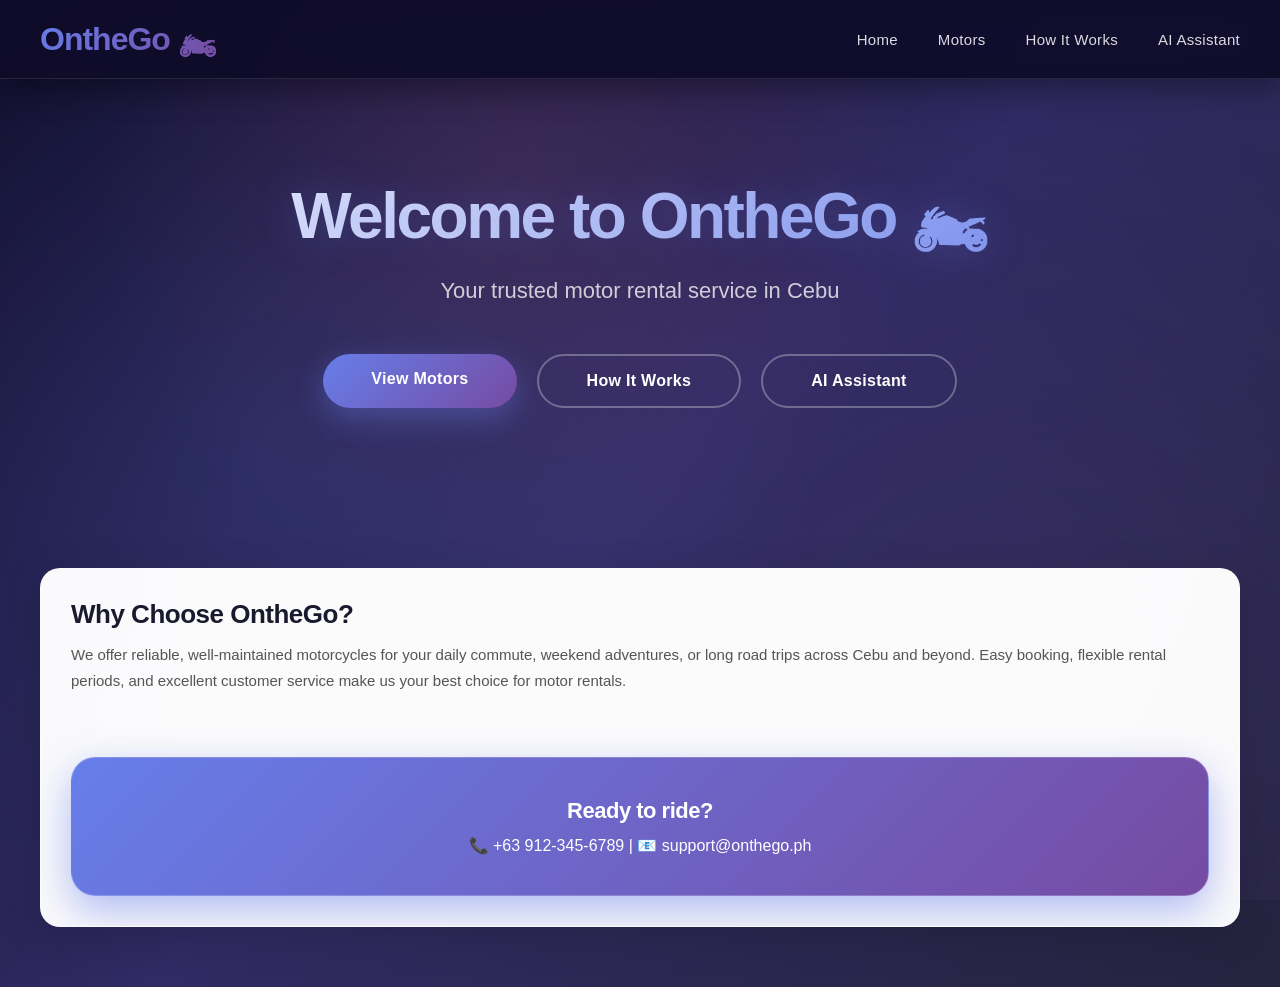
==== frontend/index.html @ 80505c1a "Initial Commit" ====
<!DOCTYPE html>
<html lang="en">
<head>
  <meta charset="UTF-8">
  <meta name="viewport" content="width=device-width, initial-scale=1.0">
  <title>OntheGo Motor Rental</title>
  <link rel="stylesheet" href="style.css">
</head>
<body>

<div class="navbar">
  <div class="nav-container">
    <div class="logo">OntheGo 🏍️</div>
    <div class="nav-links">
      <a href="index.html">Home</a>
      <a href="motors.html">Motors</a>
      <a href="how.html">How It Works</a>
      <a href="assistant.html">AI Assistant</a>
    </div>
  </div>
</div>

<div class="hero">
  <h1>Welcome to OntheGo 🏍️</h1>
  <p>Your trusted motor rental service in Cebu</p>
  <div class="hero-buttons">
    <a href="motors.html" class="btn btn-primary">View Motors</a>
    <a href="how.html" class="btn btn-secondary">How It Works</a>
    <a href="assistant.html" class="btn btn-secondary">AI Assistant</a>
  </div>
</div>

<div class="container">
  <div class="card">
    <div class="card-content">
      <h2>Why Choose OntheGo?</h2>
      <p class="description">
        We offer reliable, well-maintained motorcycles for your daily commute, weekend adventures, 
        or long road trips across Cebu and beyond. Easy booking, flexible rental periods, and 
        excellent customer service make us your best choice for motor rentals.
      </p>
      <div class="contact-box">
        <b>Ready to ride?</b>
        📞 +63 912‑345‑6789 | 📧 support@onthego.ph
      </div>
    </div>
  </div>
</div>

</body>
</html>
---- frontend/style.css ----
* {
  margin: 0;
  padding: 0;
  box-sizing: border-box;
}

body {
  font-family: 'Inter', -apple-system, BlinkMacSystemFont, 'Segoe UI', sans-serif;
  background: linear-gradient(135deg, #0f0c29 0%, #302b63 50%, #24243e 100%);
  min-height: 100vh;
  color: #333;
  position: relative;
  overflow-x: hidden;
  -webkit-font-smoothing: antialiased;
  -moz-osx-font-smoothing: grayscale;
}

/* Animated background effect */
body::before {
  content: '';
  position: fixed;
  top: 0;
  left: 0;
  width: 100%;
  height: 100%;
  background: 
    radial-gradient(circle at 20% 50%, rgba(102, 126, 234, 0.15) 0%, transparent 50%),
    radial-gradient(circle at 80% 80%, rgba(118, 75, 162, 0.15) 0%, transparent 50%),
    radial-gradient(circle at 40% 20%, rgba(255, 107, 107, 0.1) 0%, transparent 40%);
  pointer-events: none;
  animation: backgroundPulse 15s ease-in-out infinite;
  z-index: 0;
}

@keyframes backgroundPulse {
  0%, 100% { opacity: 0.5; transform: scale(1); }
  50% { opacity: 1; transform: scale(1.05); }
}

/* Navbar Styles */
.navbar {
  background: rgba(15, 12, 41, 0.95);
  backdrop-filter: blur(20px) saturate(180%);
  border-bottom: 1px solid rgba(255, 255, 255, 0.1);
  padding: 0;
  position: sticky;
  top: 0;
  z-index: 1000;
  box-shadow: 0 8px 32px rgba(0, 0, 0, 0.4);
}

.nav-container {
  max-width: 1400px;
  margin: 0 auto;
  padding: 20px 40px;
  display: flex;
  justify-content: space-between;
  align-items: center;
  flex-wrap: wrap;
  position: relative;
  z-index: 1;
}

.logo {
  font-size: 32px;
  font-weight: 700;
  background: linear-gradient(135deg, #667eea 0%, #764ba2 100%);
  -webkit-background-clip: text;
  -webkit-text-fill-color: transparent;
  background-clip: text;
  display: flex;
  align-items: center;
  gap: 12px;
  letter-spacing: -1px;
  transition: transform 0.3s ease;
}

.logo:hover {
  transform: scale(1.05);
}

.nav-links {
  display: flex;
  gap: 40px;
  flex-wrap: wrap;
}

.nav-links a {
  color: rgba(255, 255, 255, 0.85);
  text-decoration: none;
  font-size: 15px;
  font-weight: 500;
  letter-spacing: 0.3px;
  transition: all 0.3s ease;
  position: relative;
  padding: 8px 0;
}

.nav-links a:hover {
  color: #667eea;
  transform: translateY(-2px);
}

.nav-links a::after {
  content: '';
  position: absolute;
  bottom: 0;
  left: 50%;
  transform: translateX(-50%);
  width: 0;
  height: 3px;
  background: linear-gradient(90deg, #667eea, #764ba2);
  border-radius: 2px;
  transition: width 0.3s ease;
}

.nav-links a:hover::after {
  width: 100%;
}

/* Page Title Bar */
.page-title {
  background: linear-gradient(135deg, rgba(102, 126, 234, 0.2) 0%, rgba(118, 75, 162, 0.2) 100%);
  backdrop-filter: blur(10px);
  border-bottom: 1px solid rgba(255, 255, 255, 0.1);
  color: white;
  text-align: center;
  padding: 40px 20px;
  font-size: 42px;
  font-weight: 700;
  letter-spacing: -1px;
  box-shadow: 0 4px 20px rgba(0, 0, 0, 0.2);
  position: relative;
  z-index: 1;
  text-shadow: 2px 2px 20px rgba(0, 0, 0, 0.3);
}

/* Container */
.container {
  max-width: 1400px;
  margin: 0 auto;
  padding: 60px 40px;
  position: relative;
  z-index: 1;
}

/* Hero Section */
.hero {
  text-align: center;
  padding: 100px 20px;
  color: white;
  position: relative;
  z-index: 1;
}

.hero h1 {
  font-size: 64px;
  font-weight: 700;
  margin-bottom: 24px;
  background: linear-gradient(135deg, #ffffff 0%, #667eea 100%);
  -webkit-background-clip: text;
  -webkit-text-fill-color: transparent;
  background-clip: text;
  letter-spacing: -2.5px;
  text-shadow: 0 0 40px rgba(102, 126, 234, 0.3);
  animation: fadeInDown 1s ease;
}

.hero p {
  font-size: 22px;
  margin-bottom: 50px;
  opacity: 0.9;
  font-weight: 400;
  color: rgba(255, 255, 255, 0.85);
  animation: fadeInUp 1s ease;
  max-width: 600px;
  margin-left: auto;
  margin-right: auto;
}

.hero-buttons {
  display: flex;
  gap: 20px;
  justify-content: center;
  flex-wrap: wrap;
  animation: fadeInUp 1.2s ease;
}

/* Buttons */
.btn, button {
  padding: 16px 48px;
  border: none;
  border-radius: 50px;
  font-size: 16px;
  font-weight: 600;
  cursor: pointer;
  transition: all 0.4s cubic-bezier(0.175, 0.885, 0.32, 1.275);
  text-decoration: none;
  display: inline-block;
  letter-spacing: 0.3px;
  position: relative;
  overflow: hidden;
}

.btn-primary, button {
  background: linear-gradient(135deg, #667eea 0%, #764ba2 100%);
  color: white;
  box-shadow: 0 10px 30px rgba(102, 126, 234, 0.4);
}

.btn-primary::before, button::before {
  content: '';
  position: absolute;
  top: 0;
  left: -100%;
  width: 100%;
  height: 100%;
  background: linear-gradient(135deg, #764ba2 0%, #667eea 100%);
  transition: left 0.4s ease;
  z-index: -1;
}

.btn-primary:hover::before, button:hover::before {
  left: 0;
}

.btn-primary:hover, button:hover {
  transform: translateY(-4px);
  box-shadow: 0 15px 40px rgba(102, 126, 234, 0.5);
}

.btn-secondary {
  background: transparent;
  color: white;
  border: 2px solid rgba(255, 255, 255, 0.3);
  backdrop-filter: blur(10px);
}

.btn-secondary:hover {
  background: rgba(255, 255, 255, 0.1);
  border-color: #667eea;
  color: #667eea;
  transform: translateY(-4px);
  box-shadow: 0 10px 30px rgba(102, 126, 234, 0.3);
}

/* Motor Grid */
.motors-grid {
  display: grid;
  grid-template-columns: repeat(3, 1fr);
  gap: 30px;
  margin-top: 20px;
  max-width: 1400px;
  margin-left: auto;
  margin-right: auto;
}

/* Card Styles */
.card {
  background: rgba(255, 255, 255, 0.98);
  backdrop-filter: blur(20px);
  border-radius: 20px;
  overflow: hidden;
  box-shadow: 0 10px 40px rgba(0, 0, 0, 0.15);
  transition: all 0.4s cubic-bezier(0.175, 0.885, 0.32, 1.275);
  position: relative;
  border: 1px solid rgba(255, 255, 255, 0.3);
  height: 100%;
  display: flex;
  flex-direction: column;
}

.card::before {
  content: '';
  position: absolute;
  top: 0;
  left: 0;
  right: 0;
  height: 4px;
  background: linear-gradient(90deg, #667eea, #764ba2, #667eea);
  background-size: 200% 100%;
  animation: shimmer 3s linear infinite;
  opacity: 0;
  transition: opacity 0.3s ease;
}

.card:hover::before {
  opacity: 1;
}

@keyframes shimmer {
  0% { background-position: -200% 0; }
  100% { background-position: 200% 0; }
}

.card:hover {
  transform: translateY(-8px);
  box-shadow: 0 20px 50px rgba(102, 126, 234, 0.25);
}

.motor-img {
  width: 100%;
  height: 280px;
  object-fit: cover;
  transition: transform 0.5s cubic-bezier(0.175, 0.885, 0.32, 1.275);
  filter: brightness(0.98);
}

.card:hover .motor-img {
  transform: scale(1.1);
  filter: brightness(1.05);
}

.card-content {
  padding: 30px;
  position: relative;
  flex: 1;
  display: flex;
  flex-direction: column;
}

.card h2 {
  font-size: 26px;
  font-weight: 700;
  margin-bottom: 12px;
  color: #1a1a2e;
  letter-spacing: -0.5px;
}

.price {
  font-size: 32px;
  font-weight: 700;
  background: linear-gradient(135deg, #667eea 0%, #764ba2 100%);
  -webkit-background-clip: text;
  -webkit-text-fill-color: transparent;
  background-clip: text;
  margin: 16px 0;
  letter-spacing: -1px;
}

.description {
  color: #555;
  margin-bottom: 24px;
  line-height: 1.7;
  font-size: 15px;
}

.contact-info {
  color: #888;
  font-size: 14px;
  border-top: 2px solid #f0f0f0;
  padding-top: 20px;
  margin-top: 20px;
  line-height: 1.8;
}

.contact-info b {
  color: #333;
  font-weight: 600;
}

/* Badge */
.badge {
  display: inline-block;
  background: linear-gradient(135deg, #667eea 0%, #764ba2 100%);
  color: white;
  padding: 8px 20px;
  border-radius: 50px;
  font-size: 12px;
  font-weight: 600;
  letter-spacing: 1px;
  text-transform: uppercase;
  margin-bottom: 12px;
  box-shadow: 0 4px 15px rgba(102, 126, 234, 0.3);
  position: relative;
  overflow: hidden;
}

.badge::before {
  content: '';
  position: absolute;
  top: 50%;
  left: 50%;
  width: 0;
  height: 0;
  border-radius: 50%;
  background: rgba(255, 255, 255, 0.3);
  transform: translate(-50%, -50%);
  transition: width 0.6s, height 0.6s;
}

.card:hover .badge::before {
  width: 300px;
  height: 300px;
}

/* Steps/Process Section */
.steps-container {
  background: rgba(255, 255, 255, 0.95);
  backdrop-filter: blur(20px);
  border-radius: 24px;
  padding: 50px;
  box-shadow: 0 20px 60px rgba(0, 0, 0, 0.3);
  border: 1px solid rgba(255, 255, 255, 0.2);
}

.steps-container h2 {
  font-size: 38px;
  font-weight: 700;
  margin-bottom: 40px;
  color: #1a1a2e;
  text-align: center;
  letter-spacing: -1px;
}

.steps-container ol {
  counter-reset: step-counter;
  list-style: none;
  padding-left: 0;
}

.steps-container ol li {
  counter-increment: step-counter;
  position: relative;
  padding: 28px 28px 28px 100px;
  margin-bottom: 24px;
  background: linear-gradient(135deg, #f8f9fa 0%, #e9ecef 100%);
  border-radius: 20px;
  font-size: 18px;
  transition: all 0.4s cubic-bezier(0.175, 0.885, 0.32, 1.275);
  border: 2px solid transparent;
  box-shadow: 0 4px 15px rgba(0, 0, 0, 0.05);
}

.steps-container ol li:hover {
  background: linear-gradient(135deg, #667eea 0%, #764ba2 100%);
  color: white;
  transform: translateX(15px) scale(1.02);
  box-shadow: 0 10px 30px rgba(102, 126, 234, 0.4);
  border-color: rgba(255, 255, 255, 0.2);
}

.steps-container ol li::before {
  content: counter(step-counter);
  position: absolute;
  left: 28px;
  top: 50%;
  transform: translateY(-50%);
  width: 52px;
  height: 52px;
  background: linear-gradient(135deg, #667eea 0%, #764ba2 100%);
  color: white;
  border-radius: 50%;
  display: flex;
  align-items: center;
  justify-content: center;
  font-weight: 700;
  font-size: 22px;
  box-shadow: 0 6px 20px rgba(102, 126, 234, 0.4);
  transition: all 0.3s ease;
}

.steps-container ol li:hover::before {
  background: white;
  color: #667eea;
  transform: translateY(-50%) scale(1.15);
  box-shadow: 0 8px 25px rgba(255, 255, 255, 0.3);
}

/* Contact Box */
.contact-box {
  background: linear-gradient(135deg, #667eea 0%, #764ba2 100%);
  color: white;
  padding: 40px;
  border-radius: 24px;
  margin-top: 40px;
  text-align: center;
  box-shadow: 0 15px 40px rgba(102, 126, 234, 0.5);
  border: 1px solid rgba(255, 255, 255, 0.2);
}

.contact-box b {
  font-size: 22px;
  font-weight: 700;
  display: block;
  margin-bottom: 12px;
  letter-spacing: -0.5px;
}

/* Chat Box Styles */
.chat-box {
  height: 500px;
  overflow-y: auto;
  background: rgba(255, 255, 255, 0.95);
  backdrop-filter: blur(20px);
  padding: 30px;
  border-radius: 24px;
  border: 1px solid rgba(255, 255, 255, 0.2);
  box-shadow: 0 20px 60px rgba(0, 0, 0, 0.3);
  margin-bottom: 24px;
}

.chat-box::-webkit-scrollbar {
  width: 8px;
}

.chat-box::-webkit-scrollbar-track {
  background: rgba(0, 0, 0, 0.05);
  border-radius: 10px;
}

.chat-box::-webkit-scrollbar-thumb {
  background: linear-gradient(135deg, #667eea, #764ba2);
  border-radius: 10px;
}

.chat-box p {
  padding: 16px 22px;
  margin-bottom: 16px;
  border-radius: 18px;
  line-height: 1.7;
  background: #f8f9fa;
  box-shadow: 0 2px 10px rgba(0, 0, 0, 0.05);
}

.chat-box p b {
  display: block;
  margin-bottom: 8px;
  background: linear-gradient(135deg, #667eea 0%, #764ba2 100%);
  -webkit-background-clip: text;
  -webkit-text-fill-color: transparent;
  background-clip: text;
  font-weight: 700;
}

.input-area {
  display: flex;
  gap: 16px;
  background: rgba(255, 255, 255, 0.95);
  backdrop-filter: blur(20px);
  padding: 24px;
  border-radius: 24px;
  box-shadow: 0 20px 60px rgba(0, 0, 0, 0.3);
  border: 1px solid rgba(255, 255, 255, 0.2);
}

input {
  flex: 1;
  padding: 18px 24px;
  border-radius: 50px;
  border: 2px solid #e0e0e0;
  font-size: 16px;
  transition: all 0.3s ease;
  background: white;
  font-family: inherit;
}

input:focus {
  outline: none;
  border-color: #667eea;
  box-shadow: 0 0 0 4px rgba(102, 126, 234, 0.15);
  transform: translateY(-2px);
}

input::placeholder {
  color: #999;
}

/* Animations */
@keyframes fadeInDown {
  from {
    opacity: 0;
    transform: translateY(-40px);
  }
  to {
    opacity: 1;
    transform: translateY(0);
  }
}

@keyframes fadeInUp {
  from {
    opacity: 0;
    transform: translateY(40px);
  }
  to {
    opacity: 1;
    transform: translateY(0);
  }
}

/* Responsive Design */
@media (max-width: 768px) {
  .nav-container {
    flex-direction: column;
    gap: 20px;
    padding: 20px;
  }

  .nav-links {
    justify-content: center;
    gap: 20px;
  }

  .hero {
    padding: 60px 20px;
  }

  .hero h1 {
    font-size: 42px;
  }

  .hero p {
    font-size: 18px;
  }

  .page-title {
    font-size: 32px;
    padding: 30px 20px;
  }

  .container {
    padding: 40px 20px;
  }

  .motors-grid {
    grid-template-columns: repeat(2, 1fr);
    gap: 30px;
  }

  .steps-container {
    padding: 30px 20px;
  }

  .steps-container h2 {
    font-size: 28px;
  }

  .steps-container ol li {
    padding: 20px 20px 20px 80px;
    font-size: 16px;
  }

  .steps-container ol li::before {
    width: 45px;
    height: 45px;
    font-size: 20px;
    left: 20px;
  }

  .input-area {
    flex-direction: column;
    padding: 20px;
  }

  .chat-box {
    height: 400px;
    padding: 20px;
  }
}

@media (max-width: 480px) {
  .logo {
    font-size: 26px;
  }

  .hero h1 {
    font-size: 32px;
  }

  .btn {
    padding: 14px 36px;
    font-size: 15px;
  }

  .card h2 {
    font-size: 22px;
  }

  .price {
    font-size: 28px;
  }

  .motors-grid {
    grid-template-columns: 1fr;
  }
}
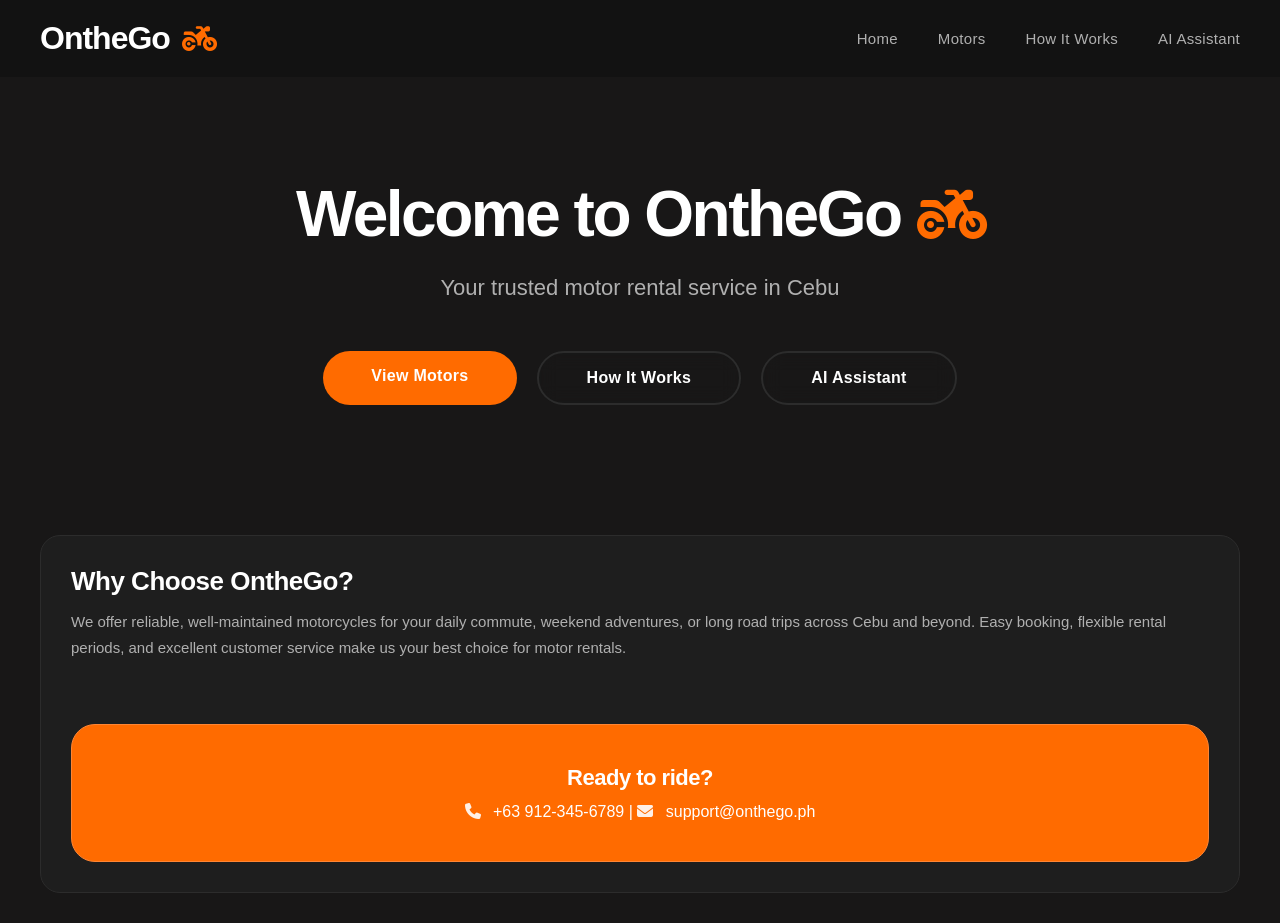
==== commit b78d6e81: "improving ui" ====
--- a/frontend/index.html
+++ b/frontend/index.html
@@ -4,13 +4,14 @@
   <meta charset="UTF-8">
   <meta name="viewport" content="width=device-width, initial-scale=1.0">
   <title>OntheGo Motor Rental</title>
+  <link rel="stylesheet" href="https://cdnjs.cloudflare.com/ajax/libs/font-awesome/6.4.0/css/all.min.css">
   <link rel="stylesheet" href="style.css">
 </head>
 <body>
 
 <div class="navbar">
   <div class="nav-container">
-    <div class="logo">OntheGo 🏍️</div>
+    <div class="logo">OntheGo <i class="fas fa-motorcycle"></i></div>
     <div class="nav-links">
       <a href="index.html">Home</a>
       <a href="motors.html">Motors</a>
@@ -21,7 +22,7 @@
 </div>
 
 <div class="hero">
-  <h1>Welcome to OntheGo 🏍️</h1>
+  <h1>Welcome to OntheGo <i class="fas fa-motorcycle"></i></h1>
   <p>Your trusted motor rental service in Cebu</p>
   <div class="hero-buttons">
     <a href="motors.html" class="btn btn-primary">View Motors</a>
@@ -41,7 +42,7 @@
       </p>
       <div class="contact-box">
         <b>Ready to ride?</b>
-        📞 +63 912‑345‑6789 | 📧 support@onthego.ph
+        <i class="fas fa-phone"></i> +63 912‑345‑6789 | <i class="fas fa-envelope"></i> support@onthego.ph
       </div>
     </div>
   </div>
--- a/frontend/style.css
+++ b/frontend/style.css
@@ -4,49 +4,31 @@
   box-sizing: border-box;
 }
 
+* {
+  scroll-behavior: smooth;
+}
+
 body {
   font-family: 'Inter', -apple-system, BlinkMacSystemFont, 'Segoe UI', sans-serif;
-  background: linear-gradient(135deg, #0f0c29 0%, #302b63 50%, #24243e 100%);
+  background: #181717;
   min-height: 100vh;
-  color: #333;
+  color: #FFFFFF;
   position: relative;
   overflow-x: hidden;
   -webkit-font-smoothing: antialiased;
   -moz-osx-font-smoothing: grayscale;
 }
 
-/* Animated background effect */
-body::before {
-  content: '';
-  position: fixed;
-  top: 0;
-  left: 0;
-  width: 100%;
-  height: 100%;
-  background: 
-    radial-gradient(circle at 20% 50%, rgba(102, 126, 234, 0.15) 0%, transparent 50%),
-    radial-gradient(circle at 80% 80%, rgba(118, 75, 162, 0.15) 0%, transparent 50%),
-    radial-gradient(circle at 40% 20%, rgba(255, 107, 107, 0.1) 0%, transparent 40%);
-  pointer-events: none;
-  animation: backgroundPulse 15s ease-in-out infinite;
-  z-index: 0;
-}
-
-@keyframes backgroundPulse {
-  0%, 100% { opacity: 0.5; transform: scale(1); }
-  50% { opacity: 1; transform: scale(1.05); }
-}
 
 /* Navbar Styles */
 .navbar {
-  background: rgba(15, 12, 41, 0.95);
+  background: #121212;
   backdrop-filter: blur(20px) saturate(180%);
-  border-bottom: 1px solid rgba(255, 255, 255, 0.1);
   padding: 0;
   position: sticky;
   top: 0;
   z-index: 1000;
-  box-shadow: 0 8px 32px rgba(0, 0, 0, 0.4);
+  transition: all 0.3s ease;
 }
 
 .nav-container {
@@ -64,10 +46,7 @@
 .logo {
   font-size: 32px;
   font-weight: 700;
-  background: linear-gradient(135deg, #667eea 0%, #764ba2 100%);
-  -webkit-background-clip: text;
-  -webkit-text-fill-color: transparent;
-  background-clip: text;
+  color: #FFFFFF;
   display: flex;
   align-items: center;
   gap: 12px;
@@ -75,6 +54,11 @@
   transition: transform 0.3s ease;
 }
 
+.logo i {
+  color: #FF6B00;
+  font-size: 28px;
+}
+
 .logo:hover {
   transform: scale(1.05);
 }
@@ -86,7 +70,7 @@
 }
 
 .nav-links a {
-  color: rgba(255, 255, 255, 0.85);
+  color: #B0B0B0;
   text-decoration: none;
   font-size: 15px;
   font-weight: 500;
@@ -97,7 +81,7 @@
 }
 
 .nav-links a:hover {
-  color: #667eea;
+  color: #FF6B00;
   transform: translateY(-2px);
 }
 
@@ -109,7 +93,7 @@
   transform: translateX(-50%);
   width: 0;
   height: 3px;
-  background: linear-gradient(90deg, #667eea, #764ba2);
+  background: #FF6B00;
   border-radius: 2px;
   transition: width 0.3s ease;
 }
@@ -120,26 +104,37 @@
 
 /* Page Title Bar */
 .page-title {
-  background: linear-gradient(135deg, rgba(102, 126, 234, 0.2) 0%, rgba(118, 75, 162, 0.2) 100%);
+  background: #121212;
   backdrop-filter: blur(10px);
-  border-bottom: 1px solid rgba(255, 255, 255, 0.1);
-  color: white;
+  color: #FFFFFF;
   text-align: center;
-  padding: 40px 20px;
-  font-size: 42px;
+  padding: 30px 20px;
+  font-size: 36px;
   font-weight: 700;
   letter-spacing: -1px;
-  box-shadow: 0 4px 20px rgba(0, 0, 0, 0.2);
   position: relative;
   z-index: 1;
-  text-shadow: 2px 2px 20px rgba(0, 0, 0, 0.3);
+  display: flex;
+  align-items: center;
+  justify-content: center;
+  gap: 16px;
+  margin-bottom: 0;
+}
+
+.chat-container .page-title {
+  margin-bottom: 0;
+}
+
+.page-title i {
+  font-size: 32px;
+  color: #FF6B00;
 }
 
 /* Container */
 .container {
   max-width: 1400px;
   margin: 0 auto;
-  padding: 60px 40px;
+  padding: 30px 40px;
   position: relative;
   z-index: 1;
 }
@@ -148,30 +143,36 @@
 .hero {
   text-align: center;
   padding: 100px 20px;
-  color: white;
+  color: #FFFFFF;
   position: relative;
   z-index: 1;
-}
+  overflow: hidden;
+}
+
 
 .hero h1 {
   font-size: 64px;
   font-weight: 700;
   margin-bottom: 24px;
-  background: linear-gradient(135deg, #ffffff 0%, #667eea 100%);
-  -webkit-background-clip: text;
-  -webkit-text-fill-color: transparent;
-  background-clip: text;
+  color: #FFFFFF;
   letter-spacing: -2.5px;
-  text-shadow: 0 0 40px rgba(102, 126, 234, 0.3);
   animation: fadeInDown 1s ease;
+  display: flex;
+  align-items: center;
+  justify-content: center;
+  gap: 16px;
+}
+
+.hero h1 i {
+  color: #FF6B00;
+  font-size: 56px;
 }
 
 .hero p {
   font-size: 22px;
   margin-bottom: 50px;
-  opacity: 0.9;
   font-weight: 400;
-  color: rgba(255, 255, 255, 0.85);
+  color: #B0B0B0;
   animation: fadeInUp 1s ease;
   max-width: 600px;
   margin-left: auto;
@@ -203,11 +204,9 @@
 }
 
 .btn-primary, button {
-  background: linear-gradient(135deg, #667eea 0%, #764ba2 100%);
-  color: white;
-  box-shadow: 0 10px 30px rgba(102, 126, 234, 0.4);
-}
-
+  background: #FF6B00;
+  color: #FFFFFF;
+}
 .btn-primary::before, button::before {
   content: '';
   position: absolute;
@@ -215,7 +214,7 @@
   left: -100%;
   width: 100%;
   height: 100%;
-  background: linear-gradient(135deg, #764ba2 0%, #667eea 100%);
+  background: #FF8533;
   transition: left 0.4s ease;
   z-index: -1;
 }
@@ -226,22 +225,20 @@
 
 .btn-primary:hover, button:hover {
   transform: translateY(-4px);
-  box-shadow: 0 15px 40px rgba(102, 126, 234, 0.5);
 }
 
 .btn-secondary {
   background: transparent;
-  color: white;
-  border: 2px solid rgba(255, 255, 255, 0.3);
+  color: #FFFFFF;
+  border: 2px solid #2C2C2C;
   backdrop-filter: blur(10px);
 }
 
 .btn-secondary:hover {
-  background: rgba(255, 255, 255, 0.1);
-  border-color: #667eea;
-  color: #667eea;
+  background: rgba(255, 107, 0, 0.1);
+  border-color: #FF6B00;
+  color: #FF6B00;
   transform: translateY(-4px);
-  box-shadow: 0 10px 30px rgba(102, 126, 234, 0.3);
 }
 
 /* Motor Grid */
@@ -257,18 +254,37 @@
 
 /* Card Styles */
 .card {
-  background: rgba(255, 255, 255, 0.98);
+  background: #1E1E1E;
   backdrop-filter: blur(20px);
   border-radius: 20px;
   overflow: hidden;
-  box-shadow: 0 10px 40px rgba(0, 0, 0, 0.15);
   transition: all 0.4s cubic-bezier(0.175, 0.885, 0.32, 1.275);
   position: relative;
-  border: 1px solid rgba(255, 255, 255, 0.3);
+  border: 1px solid #2C2C2C;
   height: 100%;
   display: flex;
   flex-direction: column;
-}
+  animation: cardFadeIn 0.6s ease-out;
+  animation-fill-mode: both;
+}
+
+@keyframes cardFadeIn {
+  from {
+    opacity: 0;
+    transform: translateY(20px);
+  }
+  to {
+    opacity: 1;
+    transform: translateY(0);
+  }
+}
+
+.card:nth-child(1) { animation-delay: 0.1s; }
+.card:nth-child(2) { animation-delay: 0.2s; }
+.card:nth-child(3) { animation-delay: 0.3s; }
+.card:nth-child(4) { animation-delay: 0.4s; }
+.card:nth-child(5) { animation-delay: 0.5s; }
+.card:nth-child(6) { animation-delay: 0.6s; }
 
 .card::before {
   content: '';
@@ -277,7 +293,7 @@
   left: 0;
   right: 0;
   height: 4px;
-  background: linear-gradient(90deg, #667eea, #764ba2, #667eea);
+  background: linear-gradient(90deg, #FF6B00, #FF8533, #FF6B00);
   background-size: 200% 100%;
   animation: shimmer 3s linear infinite;
   opacity: 0;
@@ -295,7 +311,7 @@
 
 .card:hover {
   transform: translateY(-8px);
-  box-shadow: 0 20px 50px rgba(102, 126, 234, 0.25);
+  border-color: #FF6B00;
 }
 
 .motor-img {
@@ -323,47 +339,44 @@
   font-size: 26px;
   font-weight: 700;
   margin-bottom: 12px;
-  color: #1a1a2e;
+  color: #FFFFFF;
   letter-spacing: -0.5px;
 }
 
 .price {
   font-size: 32px;
   font-weight: 700;
-  background: linear-gradient(135deg, #667eea 0%, #764ba2 100%);
-  -webkit-background-clip: text;
-  -webkit-text-fill-color: transparent;
-  background-clip: text;
+  color: #FF6B00;
   margin: 16px 0;
   letter-spacing: -1px;
 }
 
 .description {
-  color: #555;
+  color: #B0B0B0;
   margin-bottom: 24px;
   line-height: 1.7;
   font-size: 15px;
 }
 
 .contact-info {
-  color: #888;
+  color: #B0B0B0;
   font-size: 14px;
-  border-top: 2px solid #f0f0f0;
+  border-top: 2px solid #2C2C2C;
   padding-top: 20px;
   margin-top: 20px;
   line-height: 1.8;
 }
 
 .contact-info b {
-  color: #333;
+  color: #FFFFFF;
   font-weight: 600;
 }
 
 /* Badge */
 .badge {
   display: inline-block;
-  background: linear-gradient(135deg, #667eea 0%, #764ba2 100%);
-  color: white;
+  background: #FF6B00;
+  color: #FFFFFF;
   padding: 8px 20px;
   border-radius: 50px;
   font-size: 12px;
@@ -371,7 +384,6 @@
   letter-spacing: 1px;
   text-transform: uppercase;
   margin-bottom: 12px;
-  box-shadow: 0 4px 15px rgba(102, 126, 234, 0.3);
   position: relative;
   overflow: hidden;
 }
@@ -392,23 +404,23 @@
 .card:hover .badge::before {
   width: 300px;
   height: 300px;
+  background: rgba(255, 255, 255, 0.2);
 }
 
 /* Steps/Process Section */
 .steps-container {
-  background: rgba(255, 255, 255, 0.95);
+  background: #1E1E1E;
   backdrop-filter: blur(20px);
   border-radius: 24px;
   padding: 50px;
-  box-shadow: 0 20px 60px rgba(0, 0, 0, 0.3);
-  border: 1px solid rgba(255, 255, 255, 0.2);
+  border: 1px solid #2C2C2C;
 }
 
 .steps-container h2 {
   font-size: 38px;
   font-weight: 700;
   margin-bottom: 40px;
-  color: #1a1a2e;
+  color: #FFFFFF;
   text-align: center;
   letter-spacing: -1px;
 }
@@ -424,20 +436,19 @@
   position: relative;
   padding: 28px 28px 28px 100px;
   margin-bottom: 24px;
-  background: linear-gradient(135deg, #f8f9fa 0%, #e9ecef 100%);
+  background: #121212;
   border-radius: 20px;
   font-size: 18px;
+  color: #B0B0B0;
   transition: all 0.4s cubic-bezier(0.175, 0.885, 0.32, 1.275);
-  border: 2px solid transparent;
-  box-shadow: 0 4px 15px rgba(0, 0, 0, 0.05);
+  border: 2px solid #2C2C2C;
 }
 
 .steps-container ol li:hover {
-  background: linear-gradient(135deg, #667eea 0%, #764ba2 100%);
-  color: white;
+  background: #FF6B00;
+  color: #FFFFFF;
   transform: translateX(15px) scale(1.02);
-  box-shadow: 0 10px 30px rgba(102, 126, 234, 0.4);
-  border-color: rgba(255, 255, 255, 0.2);
+  border-color: #FF8533;
 }
 
 .steps-container ol li::before {
@@ -448,35 +459,32 @@
   transform: translateY(-50%);
   width: 52px;
   height: 52px;
-  background: linear-gradient(135deg, #667eea 0%, #764ba2 100%);
-  color: white;
+  background: #FF6B00;
+  color: #FFFFFF;
   border-radius: 50%;
   display: flex;
   align-items: center;
   justify-content: center;
   font-weight: 700;
   font-size: 22px;
-  box-shadow: 0 6px 20px rgba(102, 126, 234, 0.4);
   transition: all 0.3s ease;
 }
 
 .steps-container ol li:hover::before {
-  background: white;
-  color: #667eea;
+  background: #FFFFFF;
+  color: #FF6B00;
   transform: translateY(-50%) scale(1.15);
-  box-shadow: 0 8px 25px rgba(255, 255, 255, 0.3);
 }
 
 /* Contact Box */
 .contact-box {
-  background: linear-gradient(135deg, #667eea 0%, #764ba2 100%);
-  color: white;
+  background: #FF6B00;
+  color: #FFFFFF;
   padding: 40px;
   border-radius: 24px;
   margin-top: 40px;
   text-align: center;
-  box-shadow: 0 15px 40px rgba(102, 126, 234, 0.5);
-  border: 1px solid rgba(255, 255, 255, 0.2);
+  border: 1px solid #FF8533;
 }
 
 .contact-box b {
@@ -487,21 +495,61 @@
   letter-spacing: -0.5px;
 }
 
+.contact-box i {
+  margin-right: 8px;
+  opacity: 0.9;
+}
+
+/* Chat Container */
+.chat-container {
+  max-width: 600px;
+  margin: 0 auto;
+  background: #1E1E1E;
+  border-radius: 24px;
+  border: 1px solid #2C2C2C;
+  overflow: hidden;
+}
+
+/* Chat Header */
+.chat-header {
+  background: #121212;
+  border-bottom: 1px solid #2C2C2C;
+  padding: 20px 20px;
+  text-align: center;
+}
+
+.chat-header h2 {
+  font-size: 22px;
+  font-weight: 700;
+  letter-spacing: -1px;
+  color: #FFFFFF;
+  margin: 0;
+  display: flex;
+  align-items: center;
+  justify-content: center;
+  gap: 12px;
+}
+
+.chat-header h2 i {
+  font-size: 20px;
+  color: #FF6B00;
+}
+
 /* Chat Box Styles */
 .chat-box {
-  height: 500px;
+  height: 400px;
+  max-height: 400px;
   overflow-y: auto;
-  background: rgba(255, 255, 255, 0.95);
-  backdrop-filter: blur(20px);
-  padding: 30px;
-  border-radius: 24px;
-  border: 1px solid rgba(255, 255, 255, 0.2);
-  box-shadow: 0 20px 60px rgba(0, 0, 0, 0.3);
-  margin-bottom: 24px;
+  overflow-x: hidden;
+  background: transparent;
+  padding: 20px;
+  display: flex;
+  flex-direction: column;
+  gap: 16px;
 }
 
 .chat-box::-webkit-scrollbar {
-  width: 8px;
+  width: 10px;
 }
 
 .chat-box::-webkit-scrollbar-track {
@@ -510,60 +558,277 @@
 }
 
 .chat-box::-webkit-scrollbar-thumb {
-  background: linear-gradient(135deg, #667eea, #764ba2);
+  background: #FF6B00;
   border-radius: 10px;
-}
-
-.chat-box p {
-  padding: 16px 22px;
+  transition: background 0.3s ease;
+}
+
+.chat-box::-webkit-scrollbar-thumb:hover {
+  background: #FF8533;
+}
+
+/* Message Styles */
+.message {
+  display: flex;
   margin-bottom: 16px;
-  border-radius: 18px;
-  line-height: 1.7;
-  background: #f8f9fa;
-  box-shadow: 0 2px 10px rgba(0, 0, 0, 0.05);
-}
-
-.chat-box p b {
-  display: block;
-  margin-bottom: 8px;
-  background: linear-gradient(135deg, #667eea 0%, #764ba2 100%);
-  -webkit-background-clip: text;
-  -webkit-text-fill-color: transparent;
-  background-clip: text;
-  font-weight: 700;
-}
-
+  animation: messageSlideIn 0.3s ease-out;
+  opacity: 0;
+  transform: translateY(10px);
+}
+
+@keyframes messageSlideIn {
+  from {
+    opacity: 0;
+    transform: translateY(10px);
+  }
+  to {
+    opacity: 1;
+    transform: translateY(0);
+  }
+}
+
+.message-content {
+  display: flex;
+  gap: 12px;
+  width: 100%;
+  align-items: flex-start;
+}
+
+.user-message .message-content {
+  flex-direction: row-reverse;
+}
+
+.message-avatar {
+  width: 40px;
+  height: 40px;
+  border-radius: 50%;
+  display: flex;
+  align-items: center;
+  justify-content: center;
+  font-size: 18px;
+  flex-shrink: 0;
+  background: #FF6B00;
+  color: #FFFFFF;
+}
+
+.message-avatar i {
+  display: flex;
+  align-items: center;
+  justify-content: center;
+}
+
+.user-message .message-avatar {
+  background: #2C2C2C;
+}
+
+.message-bubble {
+  max-width: 75%;
+  padding: 16px 20px;
+  border-radius: 20px;
+  position: relative;
+  transition: transform 0.2s ease;
+}
+
+.message-bubble:hover {
+  transform: translateY(-2px);
+}
+
+.ai-message .message-bubble {
+  background: #121212;
+  border-bottom-left-radius: 4px;
+  color: #FFFFFF;
+  border: 1px solid #2C2C2C;
+}
+
+.user-message .message-bubble {
+  background: #121212;
+  border-bottom-right-radius: 4px;
+  color: #FFFFFF;
+}
+
+.message-text {
+  line-height: 1.6;
+  font-size: 14px;
+  word-wrap: break-word;
+  margin-bottom: 6px;
+}
+
+.user-message .message-text {
+  color: #FFFFFF;
+}
+
+.message-time {
+  font-size: 10px;
+  opacity: 0.6;
+  margin-top: 4px;
+  font-weight: 500;
+}
+
+.welcome-message {
+  animation: welcomeFadeIn 0.6s ease-out;
+  opacity: 1 !important;
+  transform: translateY(0) !important;
+}
+
+@keyframes welcomeFadeIn {
+  from {
+    opacity: 0;
+    transform: scale(0.95);
+  }
+  to {
+    opacity: 1;
+    transform: scale(1);
+  }
+}
+
+/* Typing Indicator */
+.typing-indicator {
+  opacity: 0;
+  transform: translateY(10px);
+}
+
+.typing-indicator .message-bubble {
+  background: #121212;
+  padding: 16px 20px;
+  border-bottom-left-radius: 4px;
+  border: 1px solid #2C2C2C;
+}
+
+.typing-dots {
+  display: flex;
+  gap: 6px;
+  align-items: center;
+}
+
+.typing-dots span {
+  width: 8px;
+  height: 8px;
+  border-radius: 50%;
+  background: #FF6B00;
+  animation: typingDot 1.4s infinite ease-in-out;
+}
+
+.typing-dots span:nth-child(1) {
+  animation-delay: 0s;
+}
+
+.typing-dots span:nth-child(2) {
+  animation-delay: 0.2s;
+}
+
+.typing-dots span:nth-child(3) {
+  animation-delay: 0.4s;
+}
+
+@keyframes typingDot {
+  0%, 60%, 100% {
+    transform: translateY(0);
+    opacity: 0.7;
+  }
+  30% {
+    transform: translateY(-10px);
+    opacity: 1;
+  }
+}
+
+/* Input Area */
 .input-area {
-  display: flex;
-  gap: 16px;
-  background: rgba(255, 255, 255, 0.95);
+  background: #121212;
   backdrop-filter: blur(20px);
   padding: 24px;
+  border-top: 1px solid #2C2C2C;
+}
+
+.input-wrapper {
+  display: flex;
+  gap: 12px;
+  align-items: center;
+}
+
+input,
+textarea {
+  flex: 1;
+  padding: 14px 20px;
+  border-radius: 50px;
+  border: 2px solid #2C2C2C;
+  font-size: 14px;
+  transition: all 0.3s ease;
+  background: #121212;
+  color: #FFFFFF;
+  font-family: inherit;
+  resize: none;
+  min-height: 48px;
+  max-height: 120px;
+  line-height: 1.5;
+}
+
+textarea {
   border-radius: 24px;
-  box-shadow: 0 20px 60px rgba(0, 0, 0, 0.3);
-  border: 1px solid rgba(255, 255, 255, 0.2);
-}
-
-input {
-  flex: 1;
   padding: 18px 24px;
-  border-radius: 50px;
-  border: 2px solid #e0e0e0;
-  font-size: 16px;
-  transition: all 0.3s ease;
-  background: white;
-  font-family: inherit;
-}
-
-input:focus {
+  overflow-y: auto;
+}
+
+input:focus,
+textarea:focus {
   outline: none;
-  border-color: #667eea;
-  box-shadow: 0 0 0 4px rgba(102, 126, 234, 0.15);
+  border-color: #FF6B00;
   transform: translateY(-2px);
 }
 
-input::placeholder {
-  color: #999;
+input:disabled,
+textarea:disabled {
+  opacity: 0.6;
+  cursor: not-allowed;
+}
+
+input::placeholder,
+textarea::placeholder {
+  color: #B0B0B0;
+}
+
+.send-button {
+  width: 56px;
+  height: 56px;
+  border-radius: 50%;
+  border: none;
+  background: #FF6B00;
+  color: #FFFFFF;
+  cursor: pointer;
+  display: flex;
+  align-items: center;
+  justify-content: center;
+  transition: all 0.3s cubic-bezier(0.175, 0.885, 0.32, 1.275);
+  flex-shrink: 0;
+  font-size: 18px;
+}
+
+.send-button i {
+  display: flex;
+  align-items: center;
+  justify-content: center;
+}
+
+.send-button:hover:not(:disabled) {
+  transform: translateY(-3px) scale(1.05);
+  background: #FF8533;
+}
+
+.send-button:active:not(:disabled) {
+  transform: translateY(-1px) scale(0.98);
+}
+
+.send-button:disabled {
+  opacity: 0.6;
+  cursor: not-allowed;
+  transform: none;
+}
+
+.input-hint {
+  text-align: center;
+  font-size: 11px;
+  color: #B0B0B0;
+  margin-top: 12px;
+  opacity: 0.7;
 }
 
 /* Animations */
@@ -620,7 +885,7 @@
   }
 
   .container {
-    padding: 40px 20px;
+    padding: 20px 20px;
   }
 
   .motors-grid {
@@ -649,13 +914,47 @@
   }
 
   .input-area {
-    flex-direction: column;
     padding: 20px;
   }
 
+  .input-wrapper {
+    flex-direction: row;
+  }
+
+  .send-button {
+    width: 50px;
+    height: 50px;
+  }
+
   .chat-box {
-    height: 400px;
-    padding: 20px;
+    height: 350px;
+    padding: 16px;
+  }
+
+  .message-bubble {
+    max-width: 85%;
+  }
+
+  .message-avatar {
+    width: 36px;
+    height: 36px;
+    font-size: 16px;
+  }
+
+  .message-avatar i {
+    font-size: 16px;
+  }
+
+  .hero h1 i {
+    font-size: 40px;
+  }
+
+  .page-title i {
+    font-size: 28px;
+  }
+
+  .logo i {
+    font-size: 24px;
   }
 }
 
@@ -684,4 +983,22 @@
   .motors-grid {
     grid-template-columns: 1fr;
   }
+
+  .chat-box {
+    height: 300px;
+    padding: 16px;
+  }
+
+  .message-bubble {
+    max-width: 90%;
+    padding: 14px 18px;
+  }
+
+  .message-text {
+    font-size: 14px;
+  }
+
+  .input-hint {
+    font-size: 11px;
+  }
 }
